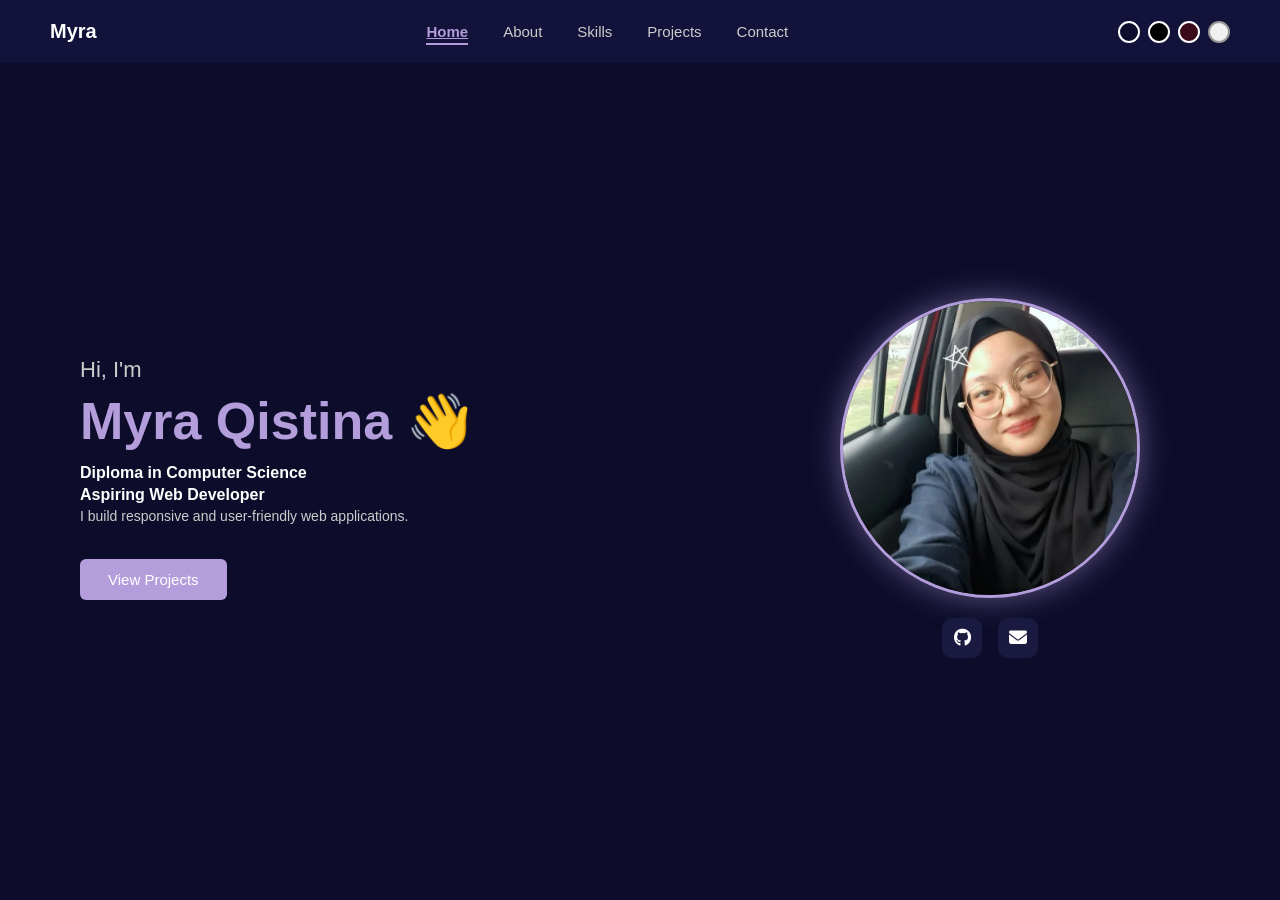
==== index.html @ 3ea52c49 "new changes" ====
<!DOCTYPE html>
<html lang="en">
<head>
  <meta charset="UTF-8" />
  <meta name="viewport" content="width=device-width, initial-scale=1.0"/>
  <title>Myra - Portfolio</title>
  <link rel="stylesheet" href="css/homepage.css" />
  <link rel="stylesheet" href="https://cdnjs.cloudflare.com/ajax/libs/font-awesome/6.5.0/css/all.min.css"/>
</head>
<body>

  <!-- NAVBAR -->
  <nav>
    <div class="logo">Myra</div>
    <ul>
      <li><a href="index.html" class="active">Home</a></li>
      <li><a href="aboutme.html">About</a></li>
      <li><a href="skills.html">Skills</a></li>
      <li><a href="myproject.html">Projects</a></li>
      <li><a href="contact.html">Contact</a></li>
    </ul>
    <div class="theme-switcher">
      <div class="theme-btn dark-blue" onclick="setTheme('')"       title="Dark Blue"></div>
      <div class="theme-btn black"     onclick="setTheme('black')"  title="Black"></div>
      <div class="theme-btn maroon"    onclick="setTheme('maroon')" title="Maroon"></div>
      <div class="theme-btn white"     onclick="setTheme('white')"  title="White"></div>
    </div>
  </nav>

  <!-- HERO -->
  <section class="hero">

    <!-- LEFT -->
    <div class="hero-text">
      <h3>Hi, I'm</h3>
      <h1>Myra Qistina 👋</h1>
      <p class="tagline">Diploma in Computer Science</p>
      <p class="tagline">Aspiring Web Developer</p>
      <p class="description">I build responsive and user-friendly web applications.</p>
      <div class="hero-buttons">
        <a href="myproject.html" class="btn-primary">View Projects</a>
      </div>
    </div>

    <!-- RIGHT -->
    <div class="hero-image">
      <div class="profile-pic">
        <img src="images/gambar portfolio myra.jpg" alt="Aralea">
      </div>
      <div class="social-links">
  <a href="https://github.com/myrastrawberridan" target="_blank" title="GitHub"><i class="fab fa-github"></i></a>
  <a href="contact.html" title="Email"><i class="fas fa-envelope"></i></a>
    </div>
    </div>

  </section>

  <script src="js/homepage.js"></script>
  <script>
    function setTheme(theme) {
      document.body.className = theme;
      localStorage.setItem('theme', theme);
    }
    const saved = localStorage.getItem('theme');
    if (saved) document.body.className = saved;
  </script>

</body>
</html>
---- css/homepage.css ----
/* ===== CSS VARIABLES (themes) ===== */
:root {
  --bg: #0d0d2b;
  --bg2: #12123a;
  --text: #ffffff;
  --subtext: #cccccc;
  --accent: #b39ddb;
  --highlight: #b39ddb;   /* ADD THIS - always light purple */
  --nav-border: #9b1c1c;
  --card-bg: #1a1a40;
  --btn-border: #ffffff;
}

body.black {
  --bg: #000000;
  --bg2: #111111;
  --card-bg: #1a1a1a;
}

body.maroon {
  --bg: #3b0a1a;
  --bg2: #4a0f22;
  --accent: #b39ddb;
}

body.white {
  --bg: #f0f0f0;
  --bg2: #ffffff;
  --text: #000000;
  --subtext: #444444;
  --card-bg: #e0e0e0;
  --btn-border: #000000;
  --nav-border: #7c3aed;
}

/* ===== RESET ===== */
* {
  margin: 0;
  padding: 0;
  box-sizing: border-box;
}

body {
  font-family: 'Segoe UI', sans-serif;
  background-color: var(--bg);
  color: var(--text);
  transition: background-color 0.4s, color 0.4s;
  min-height: 100vh;
}

/* ===== NAVBAR ===== */
nav {
  display: flex;
  justify-content: space-between;
  align-items: center;
  padding: 20px 50px;
  background-color: var(--bg2);
}

nav .logo {
  font-size: 20px;
  font-weight: bold;
  color: var(--text);
}

nav ul {
  list-style: none;
  display: flex;
  gap: 35px;
}

nav ul li a {
  text-decoration: none;
  color: var(--subtext);
  font-size: 15px;
  transition: color 0.3s;
}

nav ul li a:hover,
nav ul li a.active {
  color: var(--accent);
  border-bottom: 2px solid var(--accent);
  padding-bottom: 3px;
}

/* ===== THEME SWITCHER ===== */
.theme-switcher {
  display: flex;
  gap: 8px;
  align-items: center;
}

.theme-btn {
  width: 22px;
  height: 22px;
  border-radius: 50%;
  border: 2px solid #fff;
  cursor: pointer;
  transition: transform 0.2s;
}

.theme-btn:hover {
  transform: scale(1.2);
}

.theme-btn.dark-blue { background-color: #0d0d2b; }
.theme-btn.black     { background-color: #000000; }
.theme-btn.maroon    { background-color: #3b0a1a; }
.theme-btn.white     { background-color: #f0f0f0; border-color: #999; }

/* ===== HERO SECTION ===== */
.hero {
  display: flex;
  justify-content: space-between;
  align-items: center;
  padding: 80px 80px;         /* more padding so image shifts inward */
  min-height: calc(100vh - 70px);
  position: relative;
}

/* left side */
.hero-text h3 {
  font-size: 22px;
  font-weight: normal;
  color: var(--subtext);
  margin-bottom: 8px;
}

.hero-text h1 {
  font-size: 52px;
  font-weight: bold;
  color: var(--accent);
  margin-bottom: 12px;
}

.hero-text .tagline {
  font-size: 16px;
  font-weight: bold;
  color: var(--text);
  margin-bottom: 4px;
}

.hero-text .description {
  font-size: 14px;
  color: var(--subtext);
  margin-bottom: 35px;
  max-width: 380px;
}

/* Buttons */
.hero-buttons {
  display: flex;
  gap: 16px;
  flex-wrap: wrap;
}

.btn-primary {
  padding: 12px 28px;
  background-color: var(--accent);
  color: #fff;
  border: none;
  text-decoration: none;
  font-size: 15px;
  border-radius: 6px;
  cursor: pointer;
  transition: opacity 0.3s;
}

.btn-primary:hover { opacity: 0.85; }

.btn-secondary {
  padding: 12px 28px;
  background-color: transparent;
  color: var(--text);
  border: 2px solid var(--btn-border);
  text-decoration: none;
  font-size: 15px;
  border-radius: 6px;
  cursor: pointer;
  transition: background-color 0.3s;
}

.btn-secondary:hover {
  background-color: rgba(255,255,255,0.1);
}

/* right side - profile */
.hero-image {
  display: flex;
  flex-direction: column;
  align-items: center;
  gap: 20px;
  margin-right: 60px;         /* shift image more toward center */
}

/* BIGGER profile picture */
.profile-pic {
  width: 300px;
  height: 300px;
  border-radius: 50%;
  border: 3px solid var(--highlight);
  box-shadow: 0 0 30px rgba(179, 157, 219, 0.5);
  overflow: hidden;
  display: flex;
  align-items: center;
  justify-content: center;
  background-color: var(--card-bg);
  color: var(--subtext);
  font-size: 14px;
}

.profile-pic img {
  width: 100%;
  height: 100%;
  object-fit: cover;
  object-position: center 0%;
}

/* Social icons */
.social-links {
  display: flex;
  gap: 16px;
}

.social-links a {
  width: 40px;
  height: 40px;
  border-radius: 10px;
  background-color: var(--card-bg);
  display: flex;
  align-items: center;
  justify-content: center;
  text-decoration: none;
  color: var(--text);
  font-size: 18px;
  transition: background-color 0.3s, transform 0.2s;
}

.social-links a:hover {
  background-color: var(--accent);
  transform: translateY(-3px);
}
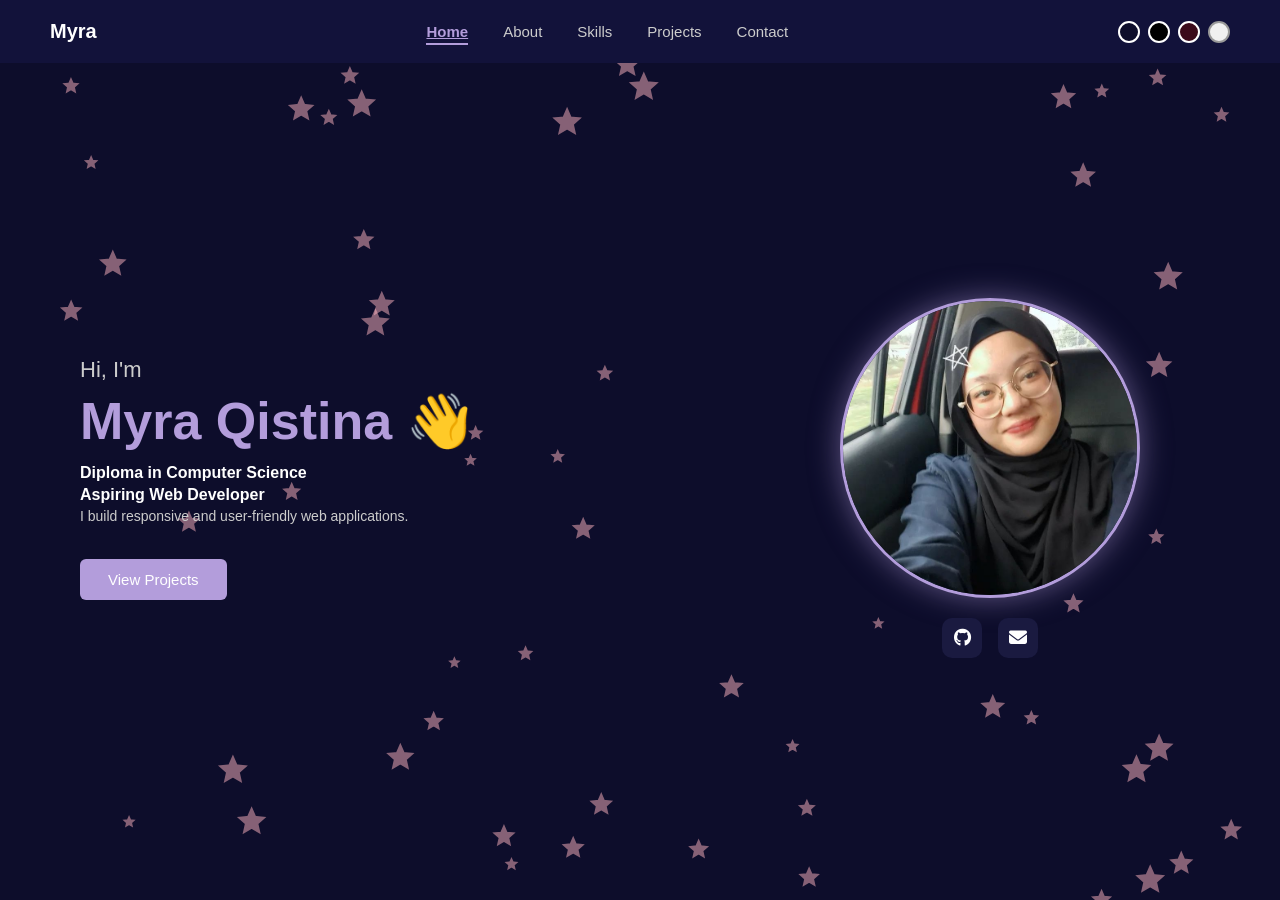
==== commit 9d9d01ce: "added stars in pages" ====
--- a/index.html
+++ b/index.html
@@ -8,7 +8,7 @@
   <link rel="stylesheet" href="https://cdnjs.cloudflare.com/ajax/libs/font-awesome/6.5.0/css/all.min.css"/>
 </head>
 <body>
-
+<canvas id="particles"></canvas>
   <!-- NAVBAR -->
   <nav>
     <div class="logo">Myra</div>
@@ -64,6 +64,6 @@
     const saved = localStorage.getItem('theme');
     if (saved) document.body.className = saved;
   </script>
-
+<script src="js/particles.js"></script>
 </body>
 </html>
--- a/css/homepage.css
+++ b/css/homepage.css
@@ -241,3 +241,12 @@
   transform: translateY(-3px);
 }
 
+#particles {
+  position: fixed;
+  top: 0;
+  left: 0;
+  width: 100%;
+  height: 100%;
+  z-index: -1;
+  pointer-events: none;
+}
